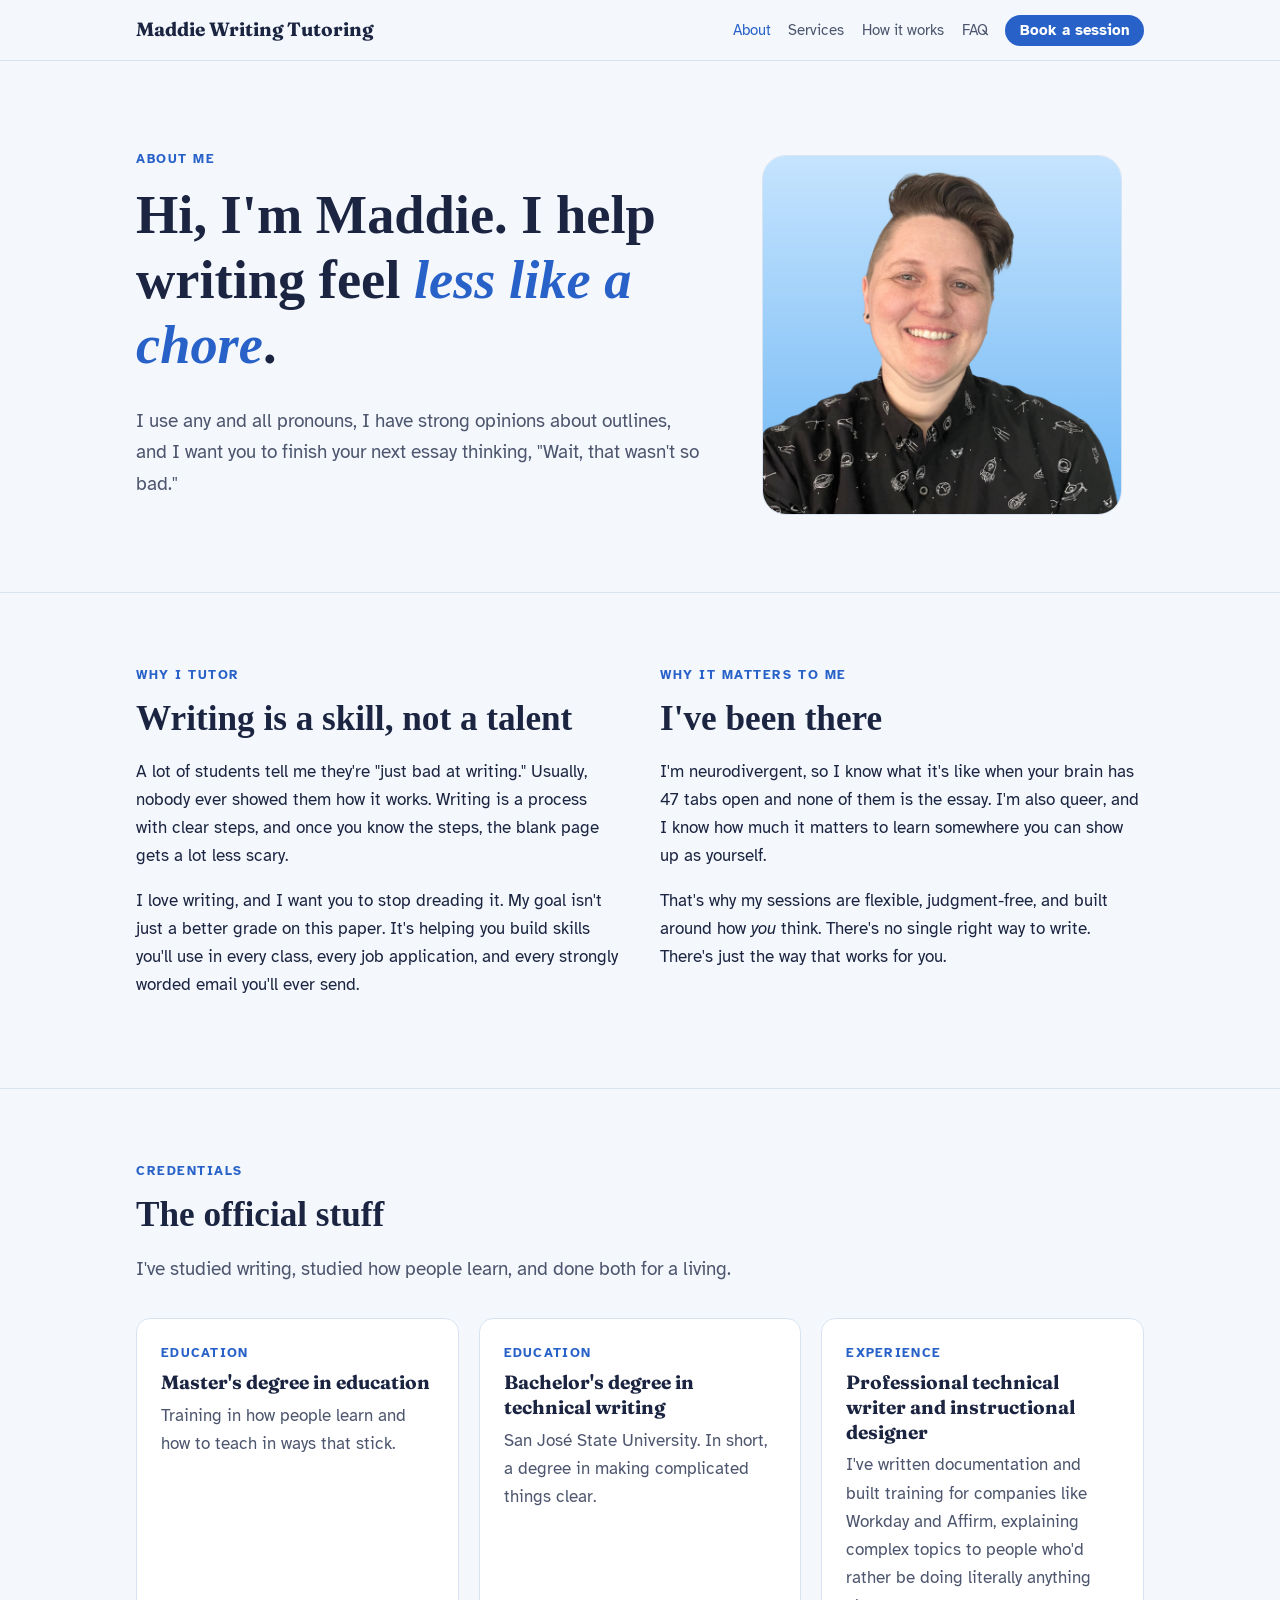
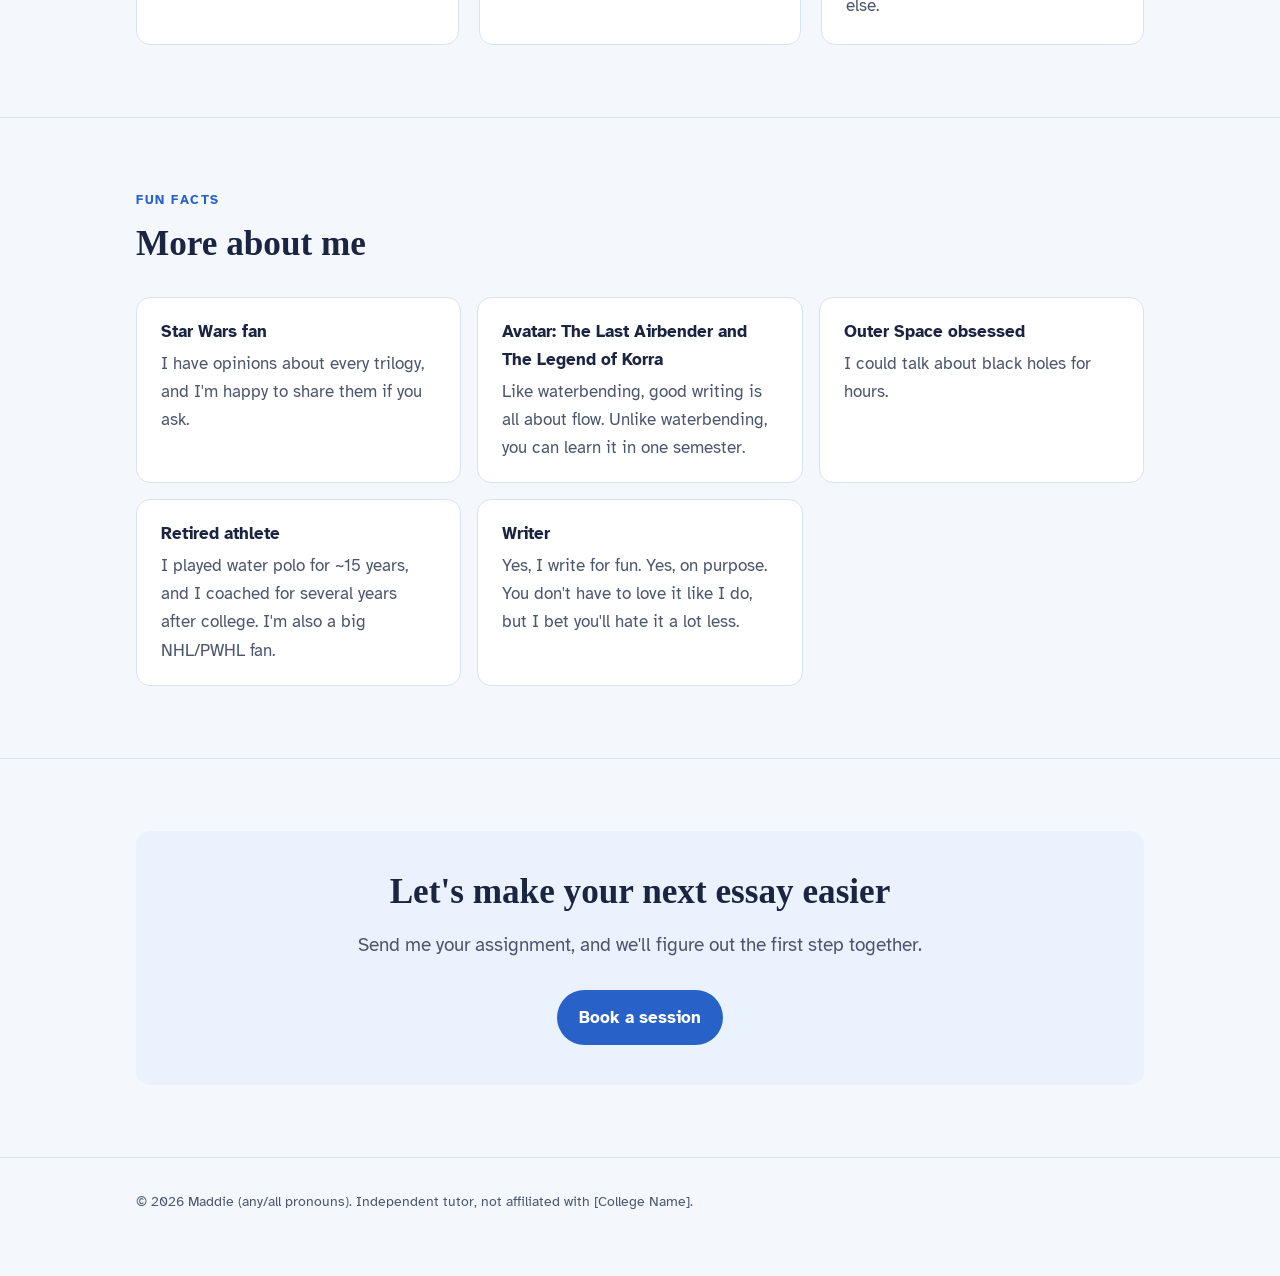
==== about.html @ 518c7d7c "Remove 'Easier reading' button from about page Removed the 'Easier reading' button from the header." ====
<!doctype html>
<html lang="en">
<head>
  <meta charset="utf-8">
  <meta name="viewport" content="width=device-width, initial-scale=1">
  <title>About Maddie | Writing Tutoring</title>
  <meta name="description" content="Meet Maddie, a writing tutor with a degree in technical writing and a master's in education who helps community college students make writing feel easier.">
  <link rel="preconnect" href="https://fonts.googleapis.com">
  <link rel="preconnect" href="https://fonts.gstatic.com" crossorigin>
  <link href="https://fonts.googleapis.com/css2?family=Atkinson+Hyperlegible:wght@400;700&family=Fraunces:opsz,wght@9..144,500;9..144,700&display=swap" rel="stylesheet">
  <link rel="stylesheet" href="styles.css">
</head>
<body>
  <a class="skip" href="#main">Skip to main content</a>

  <header class="site">
    <div class="wrap">
      <a class="brand" href="index.html">Maddie Writing Tutoring</a>
      <div class="header-right">
        <nav aria-label="Main">
          <ul>
            <li><a href="about.html" aria-current="page">About</a></li>
            <li><a href="index.html#help">Services</a></li>
            <li><a href="index.html#how">How it works</a></li>
            <li><a href="index.html#faq">FAQ</a></li>
            <li><a class="nav-cta" href="https://docs.google.com/forms/d/e/1FAIpQLSePEznkrwSPuCQf_QwcXPQMdWUTkeyd27yQWrA2que5HKIqXQ/viewform?usp=header">Book a session</a></li>
          </ul>
        </nav>
      </div>
    </div>
  </header>

  <main id="main">
    <section class="hero">
      <div class="wrap hero-grid">
        <div>
        <p class="eyebrow">About me</p>
        <h1>Hi, I'm Maddie. I help writing feel <em>less like a chore</em>.</h1>
        <p class="lede">I use any and all pronouns, I have strong opinions about outlines, and I want you to finish your next essay thinking, "Wait, that wasn't so bad."</p>
        </div>
        <img class="photo" src="assets/maddie-headshot.png" alt="Maddie smiling, wearing a black shirt with a space print" width="360" height="360">
      </div>
    </section>

    <section>
      <div class="wrap two">
        <div class="prose">
          <p class="eyebrow">Why I tutor</p>
          <h2>Writing is a skill, not a talent</h2>
          <p>A lot of students tell me they're "just bad at writing." Usually, nobody ever showed them how it works. Writing is a process with clear steps, and once you know the steps, the blank page gets a lot less scary.</p>
          <p>I love writing, and I want you to stop dreading it. My goal isn't just a better grade on this paper. It's helping you build skills you'll use in every class, every job application, and every strongly worded email you'll ever send.</p>
        </div>
        <div class="prose">
          <p class="eyebrow">Why it matters to me</p>
          <h2>I've been there</h2>
          <p>I'm neurodivergent, so I know what it's like when your brain has 47 tabs open and none of them is the essay. I'm also queer, and I know how much it matters to learn somewhere you can show up as yourself.</p>
          <p>That's why my sessions are flexible, judgment-free, and built around how <em>you</em> think. There's no single right way to write. There's just the way that works for you.</p>
        </div>
      </div>
    </section>

    <section>
      <div class="wrap">
        <p class="eyebrow">Credentials</p>
        <h2>The official stuff</h2>
        <p class="lede">I've studied writing, studied how people learn, and done both for a living.</p>
        <ul class="creds">
          <li>
            <span class="label">Education</span>
            <strong>Master's degree in education</strong>
            <span>Training in how people learn and how to teach in ways that stick.</span>
          </li>
          <li>
            <span class="label">Education</span>
            <strong>Bachelor's degree in technical writing</strong>
            <span>San José State University. In short, a degree in making complicated things clear.</span>
          </li>
          <li>
            <span class="label">Experience</span>
            <strong>Professional technical writer and instructional designer</strong>
            <span>I've written documentation and built training for companies like Workday and Affirm, explaining complex topics to people who'd rather be doing literally anything else.</span>
          </li>
        </ul>
      </div>
    </section>

    <section>
      <div class="wrap">
        <p class="eyebrow">Fun facts</p>
        <h2>More about me</h2>
        <ul class="facts">
          <li><strong>Star Wars fan</strong><span>I have opinions about every trilogy, and I'm happy to share them if you ask.</span></li>
          <li><strong>Avatar: The Last Airbender and The Legend of Korra</strong><span>Like waterbending, good writing is all about flow. Unlike waterbending, you can learn it in one semester.</span></li>
          <li><strong>Outer Space obsessed</strong><span>I could talk about black holes for hours.</span></li>
          <li><strong>Retired athlete</strong><span>I played water polo for ~15 years, and I coached for several years after college. I'm also a big NHL/PWHL fan.</span></li>
          <li><strong>Writer</strong><span>Yes, I write for fun. Yes, on purpose. You don't have to love it like I do, but I bet you'll hate it a lot less.</span></li>
        </ul>
      </div>
    </section>

    <section>
      <div class="wrap">
        <div class="contact">
          <h2>Let's make your next essay easier</h2>
          <p class="lede">Send me your assignment, and we'll figure out the first step together.</p>
          <div class="actions" style="justify-content:center">
            <a class="btn" href="https://docs.google.com/forms/d/e/1FAIpQLSePEznkrwSPuCQf_QwcXPQMdWUTkeyd27yQWrA2que5HKIqXQ/viewform?usp=header">Book a session</a>
          </div>
        </div>
      </div>
    </section>
  </main>

  <footer>
    <div class="wrap">
      <p>© 2026 Maddie (any/all pronouns). Independent tutor, not affiliated with [College Name].</p>
    </div>
  </footer>

  <script src="script.js"></script>
</body>
</html>
---- styles.css ----
:root {
  --bg: #f4f8fd;
  --surface: #ffffff;
  --ink: #1b2440;
  --muted: #4d566e;
  --accent: #2862c8;
  --accent-ink: #ffffff;
  --accent-soft: #eaf2fd;
  --line: #d8e3f2;
  --radius: 14px;
  --max: 1040px;
}
@media (prefers-color-scheme: dark) {
  :root:not([data-theme="light"]) {
    --bg: #151a24;
    --surface: #1e2532;
    --ink: #eef1f6;
    --muted: #b3bdcd;
    --accent: #7fb3f5;
    --accent-ink: #0d1520;
    --accent-soft: #24344a;
    --line: #2f3a4b;
  }
}
* { box-sizing: border-box; }
html { scroll-behavior: smooth; }
@media (prefers-reduced-motion: reduce) { html { scroll-behavior: auto; } }
body {
  margin: 0;
  background: var(--bg);
  color: var(--ink);
  font: 400 1.0625rem/1.65 "Atkinson Hyperlegible", Verdana, system-ui, sans-serif;
}
h1, h2, h3 { font-family: Verdana; line-height: 1.2; margin: 0 0 .5em; }
h1 { font-size: clamp(2.1rem, 5vw, 3.4rem); }
h2 { font-size: clamp(1.6rem, 3.5vw, 2.2rem); }
h3 { font-size: 1.25rem; }
p { margin: 0 0 1em; }
a { color: var(--accent); }
a:focus-visible, button:focus-visible, summary:focus-visible {
  outline: 3px solid var(--accent); outline-offset: 3px; border-radius: 4px;
}
.skip {
  position: absolute; left: -9999px; top: 0;
  background: var(--accent); color: var(--accent-ink); padding: .6rem 1rem;
}
.skip:focus { left: 1rem; top: 1rem; z-index: 10; }
.wrap { max-width: var(--max); margin: 0 auto; padding: 0 16px; }

header.site {
  border-bottom: 1px solid var(--line);
  position: sticky; top: 0; background: var(--bg); z-index: 5;
}
header.site .wrap {
  display: flex; align-items: center; justify-content: space-between;
  gap: 1rem; padding-block: .9rem; flex-wrap: wrap;
}
.brand { font-family: Fraunces, serif; font-weight: 700; font-size: 1.2rem; color: var(--ink); text-decoration: none; }
nav ul { list-style: none; margin: 0; padding: 0; display: flex; gap: 1.1rem; flex-wrap: wrap; }
nav a { color: var(--muted); text-decoration: none; font-weight: 500; font-size: .95rem; }
nav a:hover { color: var(--accent); }

section { padding: 4.5rem 0; }
section + section { border-top: 1px solid var(--line); }
.eyebrow { text-transform: uppercase; letter-spacing: .12em; font-size: .8rem; font-weight: 600; color: var(--accent); margin-bottom: .75rem; }
.lede { font-size: 1.2rem; color: var(--muted); max-width: 38rem; }

.hero { padding-top: 5.5rem; }
.hero h1 em { font-style: italic; color: var(--accent); }
.btn {
  display: inline-block; background: var(--accent); color: var(--accent-ink);
  padding: .85rem 1.4rem; border-radius: 999px; text-decoration: none; font-weight: 600;
}
.btn.ghost { background: transparent; color: var(--ink); border: 1.5px solid var(--line); }
.actions { display: flex; gap: .75rem; flex-wrap: wrap; margin-top: 1.75rem; }

.grid { display: grid; gap: 1.25rem; grid-template-columns: repeat(auto-fit, minmax(230px, 1fr)); margin-top: 2rem; }
.card { background: var(--surface); border: 1px solid var(--line); border-radius: var(--radius); padding: 1.5rem; }
.card p { color: var(--muted); margin: 0; }
.num {
  display: inline-grid; place-items: center; width: 2.2rem; height: 2.2rem; border-radius: 50%;
  background: var(--accent-soft); color: var(--accent); font-weight: 700; margin-bottom: .8rem;
}

.two { display: grid; gap: 2.5rem; grid-template-columns: 1fr; }
@media (min-width: 820px) { .two { grid-template-columns: 1fr 1fr; align-items: start; } }

.outline {
  background: var(--surface); border: 1px solid var(--line); border-radius: var(--radius);
  padding: 1.5rem 1.5rem 1.5rem 2.5rem; font-size: .98rem;
}
.outline ol { margin: 0; padding-left: 1.1rem; }
.outline ol ol { list-style: upper-alpha; margin: .3rem 0 .6rem; }
.outline li { margin: .25rem 0; }
.outline .hint { color: var(--muted); font-style: italic; }

details { background: var(--surface); border: 1px solid var(--line); border-radius: var(--radius); padding: 1rem 1.25rem; margin-bottom: .75rem; }
summary { cursor: pointer; font-weight: 600; }
details p { margin: .75rem 0 0; color: var(--muted); }

.price { font-family: Fraunces, serif; font-size: 2rem; font-weight: 700; }
.contact { background: var(--accent-soft); border-radius: var(--radius); padding: 2.5rem; text-align: center; }
.contact .lede { margin-inline: auto; }

.welcome {
  display: inline-block; background: var(--accent-soft); color: var(--ink);
  padding: .4rem .9rem; border-radius: 999px; font-weight: 500; font-size: .95rem; margin-bottom: 1.25rem;
}
.header-right { display: flex; align-items: center; gap: 1.1rem; flex-wrap: wrap; }
.toggle {
  font: inherit; font-size: .85rem; font-weight: 600; cursor: pointer;
  background: transparent; color: var(--ink); border: 1.5px solid var(--line);
  border-radius: 999px; padding: .35rem .8rem;
}
.toggle[aria-pressed="true"] { background: var(--accent); color: var(--accent-ink); border-color: var(--accent); }
.practices { list-style: none; padding: 0; margin: 0; display: grid; gap: .9rem; }
.practices li { background: var(--surface); border: 1px solid var(--line); border-radius: var(--radius); padding: 1rem 1.25rem; }
.practices strong { display: block; }
.practices span { color: var(--muted); }
.statement {
  border-left: 4px solid var(--accent); background: var(--surface);
  border-radius: 0 var(--radius) var(--radius) 0; padding: 1.25rem 1.5rem; margin-top: 1.5rem;
}
.statement p:last-child { margin: 0; }
.contact .note { color: var(--muted); font-size: .95rem; margin-top: 1.25rem; }

footer { padding: 2rem 0 3rem; color: var(--muted); font-size: .9rem; border-top: 1px solid var(--line); }

/* About page */
nav a[aria-current="page"] { color: var(--accent); }
.creds { list-style: none; padding: 0; margin: 2rem 0 0; display: grid; gap: 1.25rem; grid-template-columns: repeat(auto-fit, minmax(230px, 1fr)); }
.creds li { background: var(--surface); border: 1px solid var(--line); border-radius: var(--radius); padding: 1.5rem; }
.creds .label { display: block; font-size: .8rem; font-weight: 600; letter-spacing: .1em; text-transform: uppercase; color: var(--accent); margin-bottom: .4rem; }
.creds strong { display: block; font-family: Fraunces, Georgia, serif; font-size: 1.2rem; line-height: 1.3; margin-bottom: .4rem; }
.creds span:last-child { color: var(--muted); }
body.readable .creds strong { font-family: "Atkinson Hyperlegible", Verdana, sans-serif; }
.prose { max-width: 40rem; }
.aside { color: var(--muted); font-size: .95rem; font-style: italic; }
body.readable .aside { font-style: normal; }
.facts { list-style: none; padding: 0; margin: 2rem 0 0; display: grid; gap: 1rem; grid-template-columns: repeat(auto-fit, minmax(260px, 1fr)); }
.facts li { background: var(--surface); border: 1px solid var(--line); border-radius: var(--radius); padding: 1.25rem 1.5rem; }
.facts strong { display: block; margin-bottom: .25rem; }
.facts span { color: var(--muted); }

/* Navigation call to action */
nav a.nav-cta {
  background: var(--accent); color: var(--accent-ink);
  padding: .4rem .9rem; border-radius: 999px; font-weight: 600;
}
nav a.nav-cta:hover { color: var(--accent-ink); opacity: .9; }
@media (max-width: 640px) {
  header.site { position: static; }
  nav ul { gap: .4rem .9rem; }
}

/* Photo and "why me" */
.photo {
  width: 100%; max-width: 360px; aspect-ratio: 1; object-fit: cover;
  border-radius: 24px; border: 1px solid var(--line); display: block;
}
.hero-grid { display: grid; gap: 2.5rem; align-items: center; grid-template-columns: 1fr; }
@media (min-width: 820px) { .hero-grid { grid-template-columns: 1.4fr 1fr; } }
.hero-grid .photo { justify-self: center; }
.why { display: grid; gap: 2.5rem; align-items: start; grid-template-columns: 1fr; }
@media (min-width: 820px) { .why { grid-template-columns: 280px 1fr; } }
.why .photo { max-width: 280px; }
.checks { list-style: none; padding: 0; margin: 1.5rem 0 0; display: grid; gap: .9rem; }
.checks li { padding-left: 2rem; position: relative; }
.checks li::before {
  content: "✓"; position: absolute; left: 0; top: 0;
  color: var(--accent); font-weight: 700;
}
.checks strong { display: block; }
.checks span { color: var(--muted); }
.callout {
  background: var(--accent-soft); border-radius: var(--radius);
  padding: 1.25rem 1.5rem; margin-top: 2rem;
}
.callout p:last-child { margin: 0; }
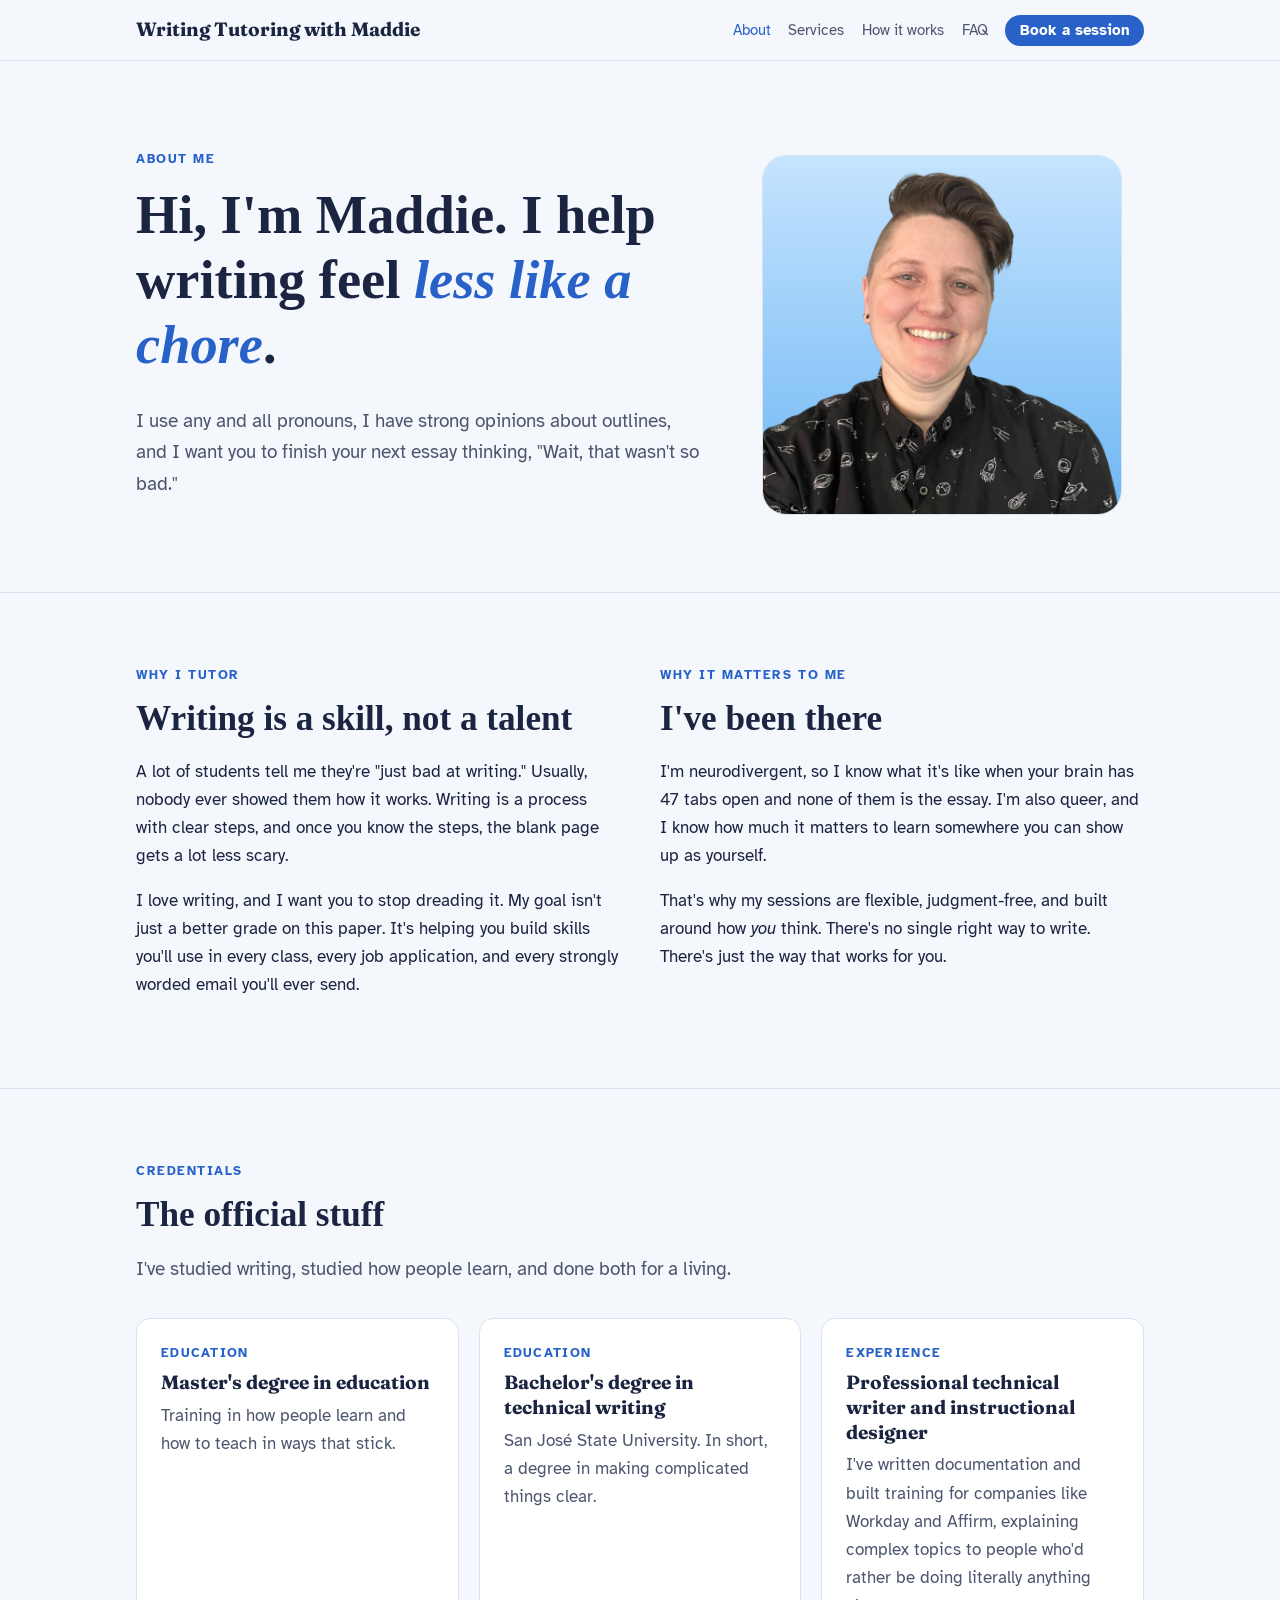
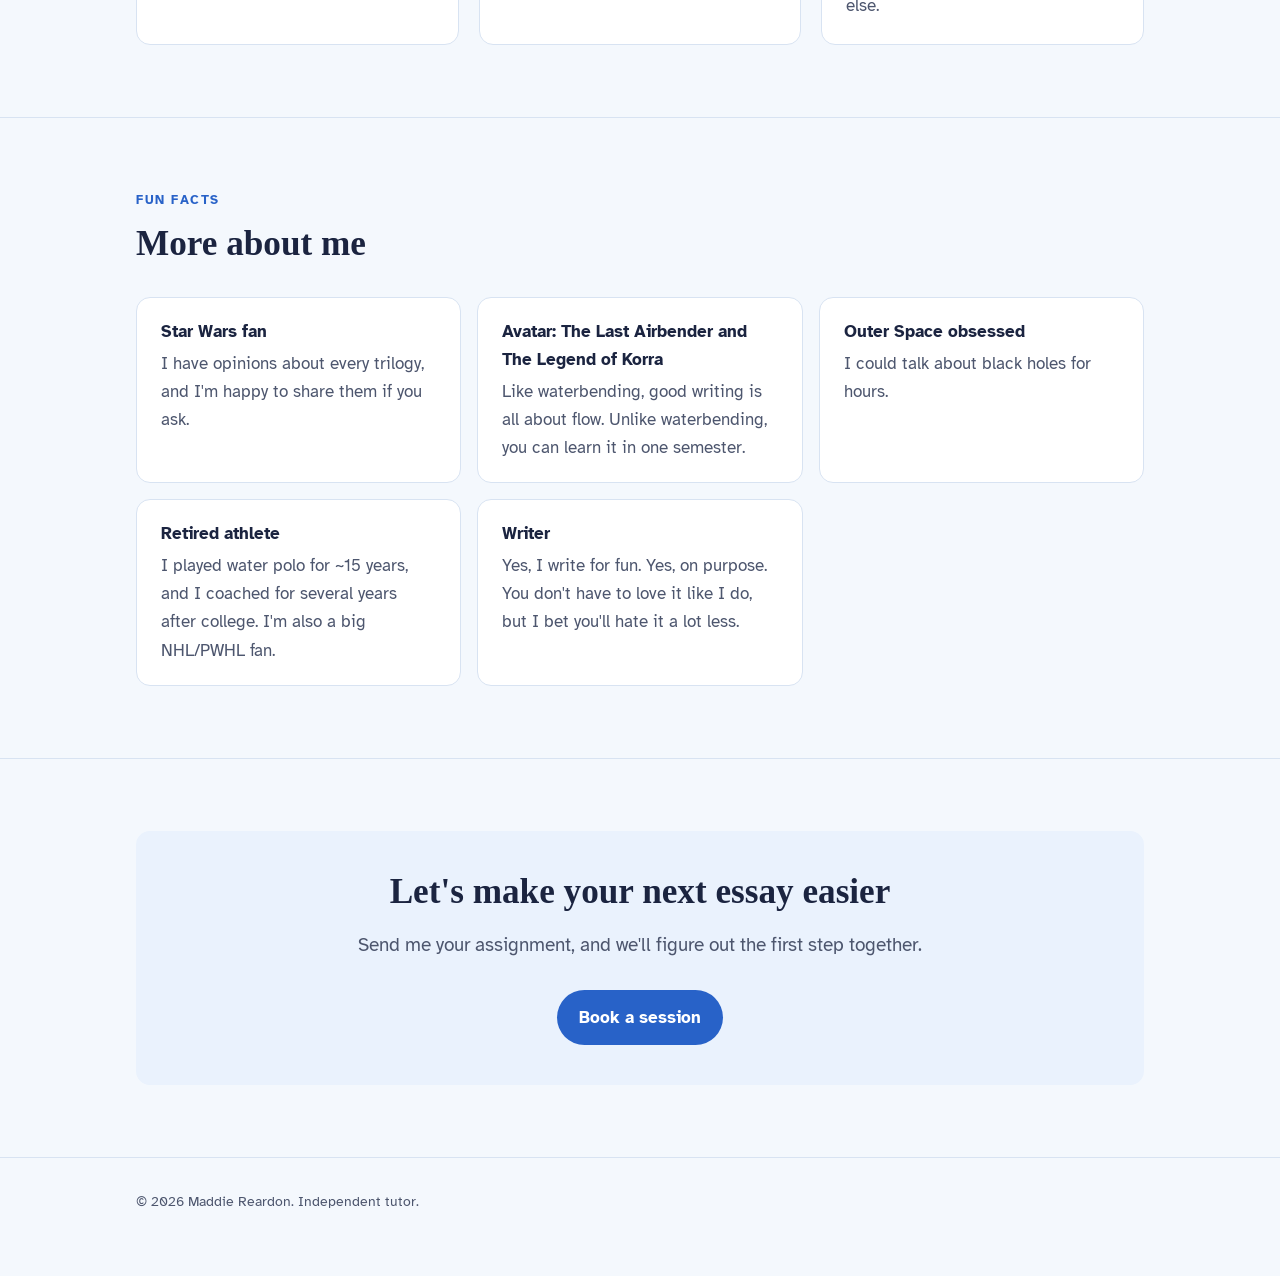
==== commit 948e5314: "Update about.html" ====
--- a/about.html
+++ b/about.html
@@ -15,7 +15,7 @@
 
   <header class="site">
     <div class="wrap">
-      <a class="brand" href="index.html">Maddie Writing Tutoring</a>
+      <a class="brand" href="index.html">Writing Tutoring with Maddie</a>
       <div class="header-right">
         <nav aria-label="Main">
           <ul>
@@ -113,7 +113,7 @@
 
   <footer>
     <div class="wrap">
-      <p>© 2026 Maddie (any/all pronouns). Independent tutor, not affiliated with [College Name].</p>
+      <p>© 2026 Maddie Reardon. Independent tutor.</p>
     </div>
   </footer>
 
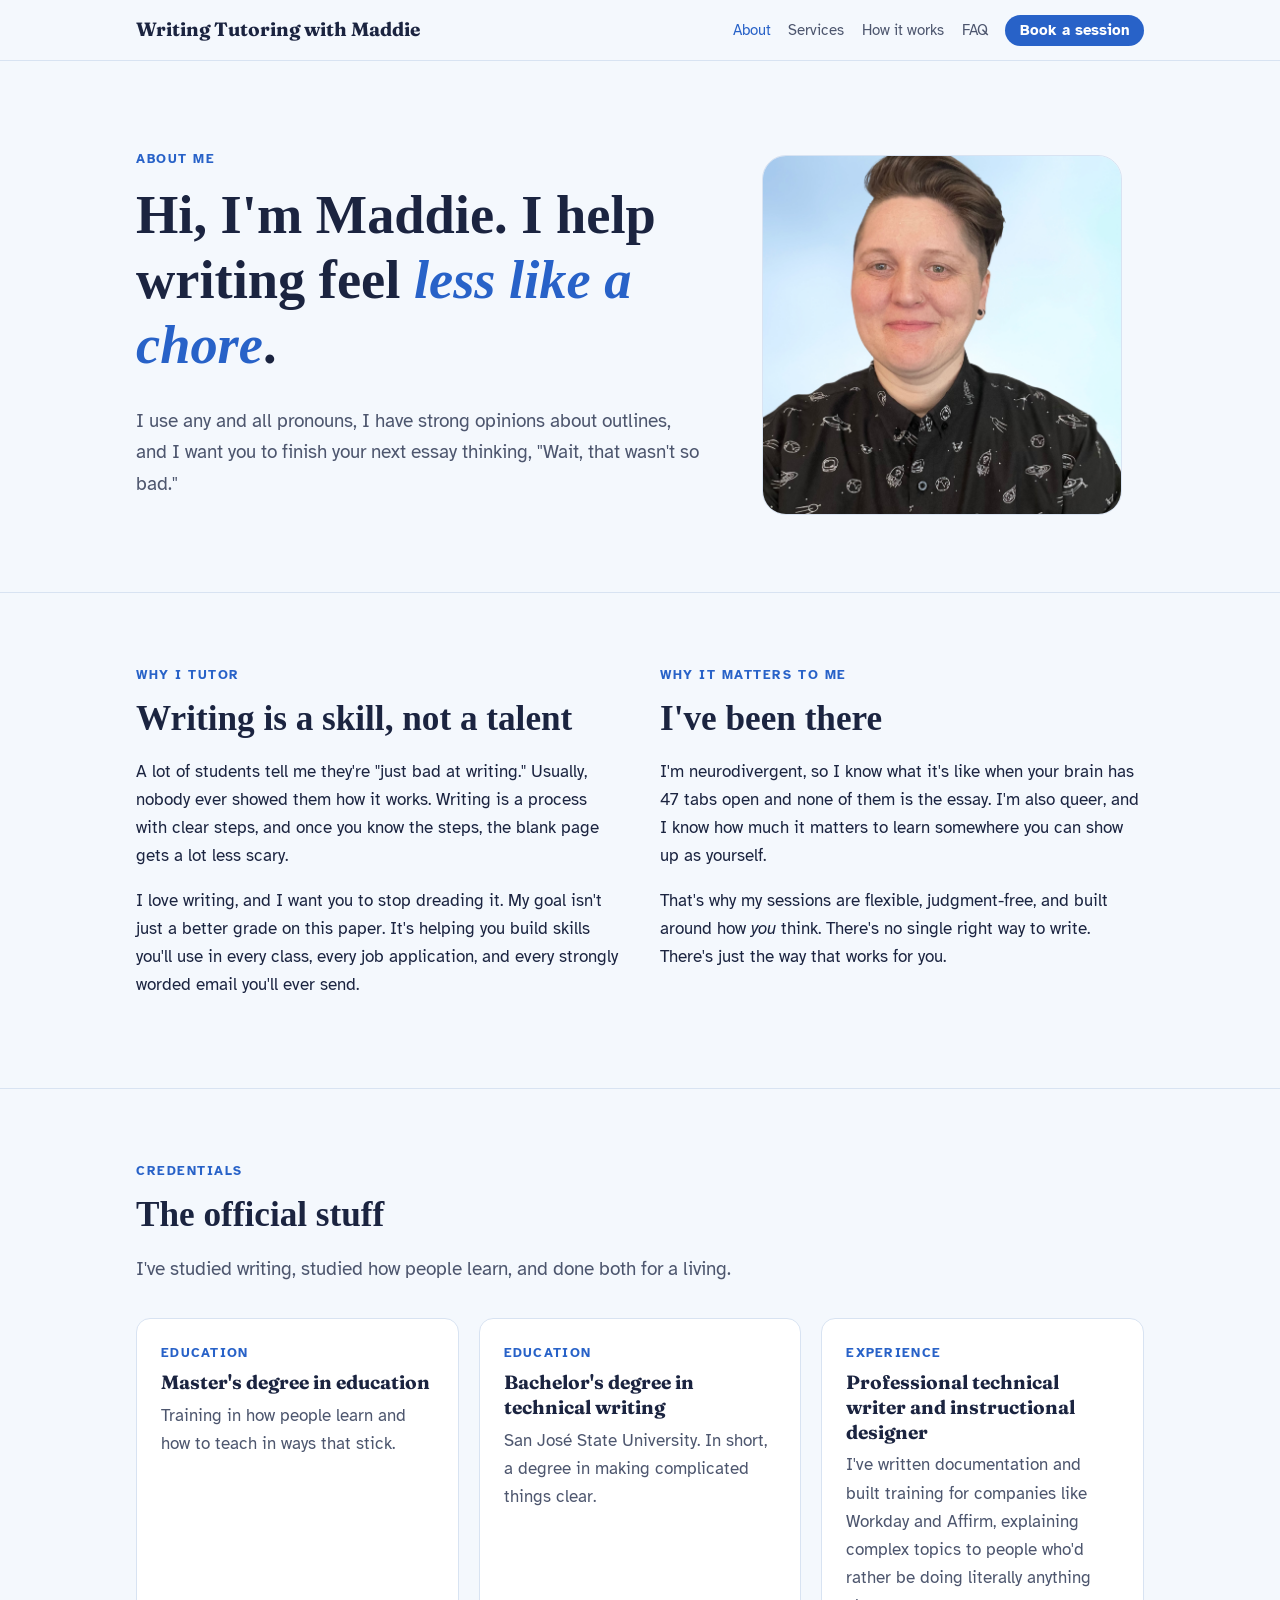
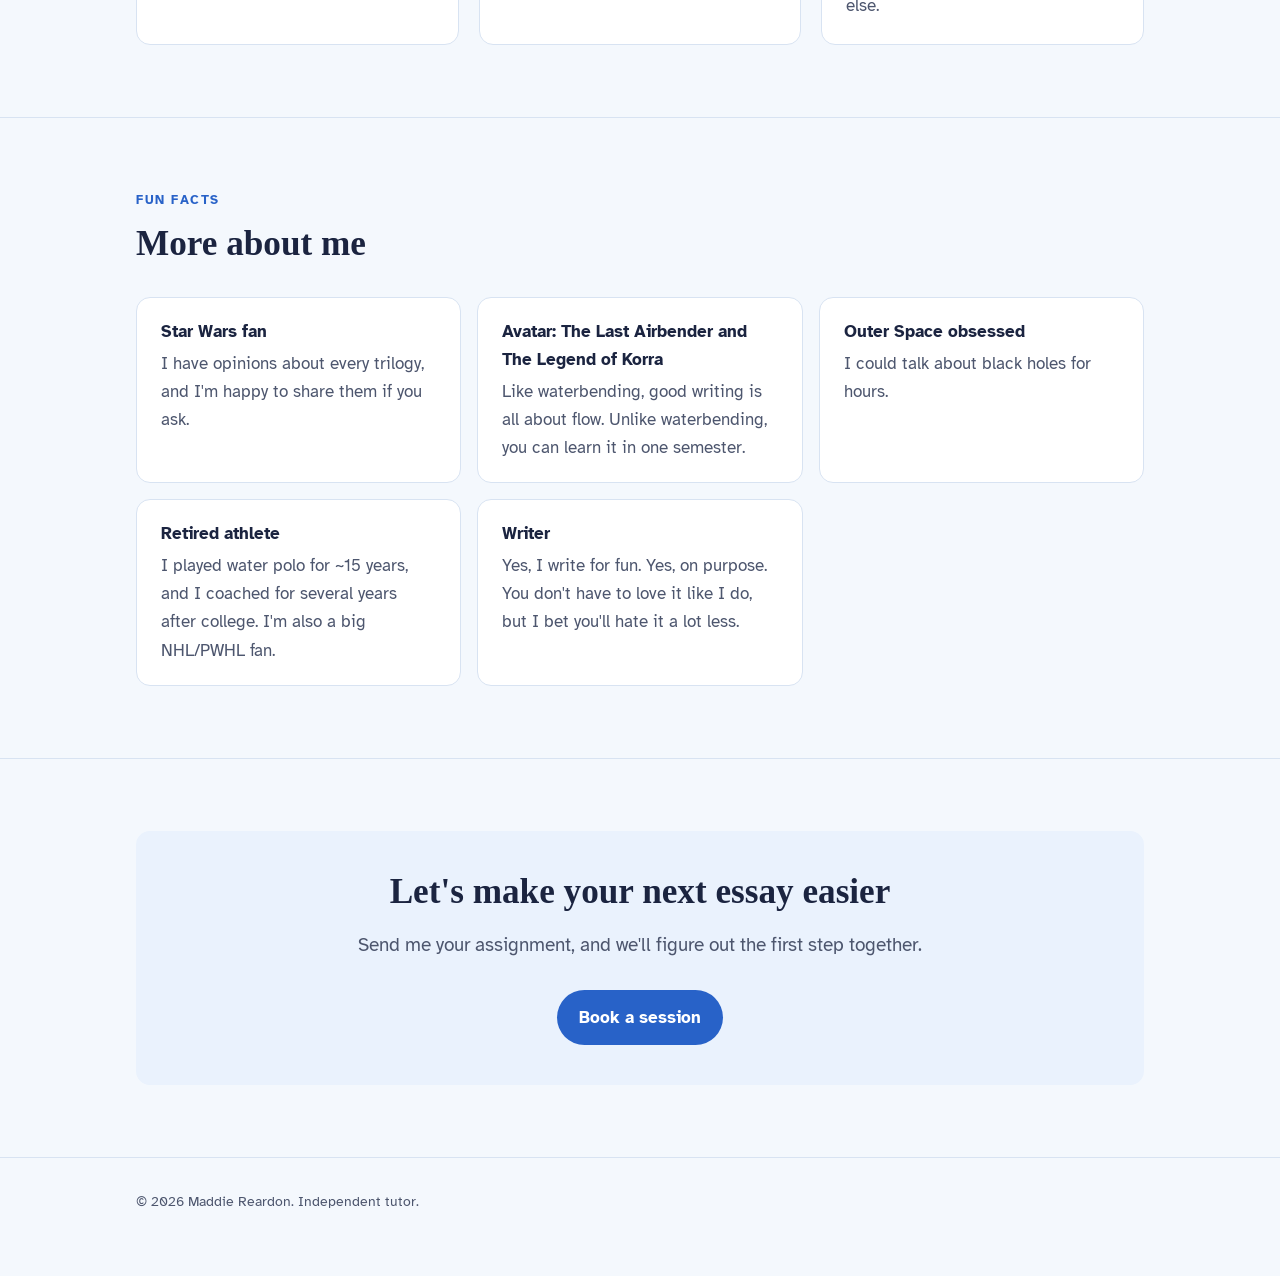
==== commit 8dc19f6d: "Update about.html" ====
--- a/about.html
+++ b/about.html
@@ -38,7 +38,7 @@
         <h1>Hi, I'm Maddie. I help writing feel <em>less like a chore</em>.</h1>
         <p class="lede">I use any and all pronouns, I have strong opinions about outlines, and I want you to finish your next essay thinking, "Wait, that wasn't so bad."</p>
         </div>
-        <img class="photo" src="assets/maddie-headshot.png" alt="Maddie smiling, wearing a black shirt with a space print" width="360" height="360">
+        <img class="photo" src="assets/2025headshot2.png" alt="Maddie smiling, wearing a black shirt with a space print" width="360" height="360">
       </div>
     </section>
 
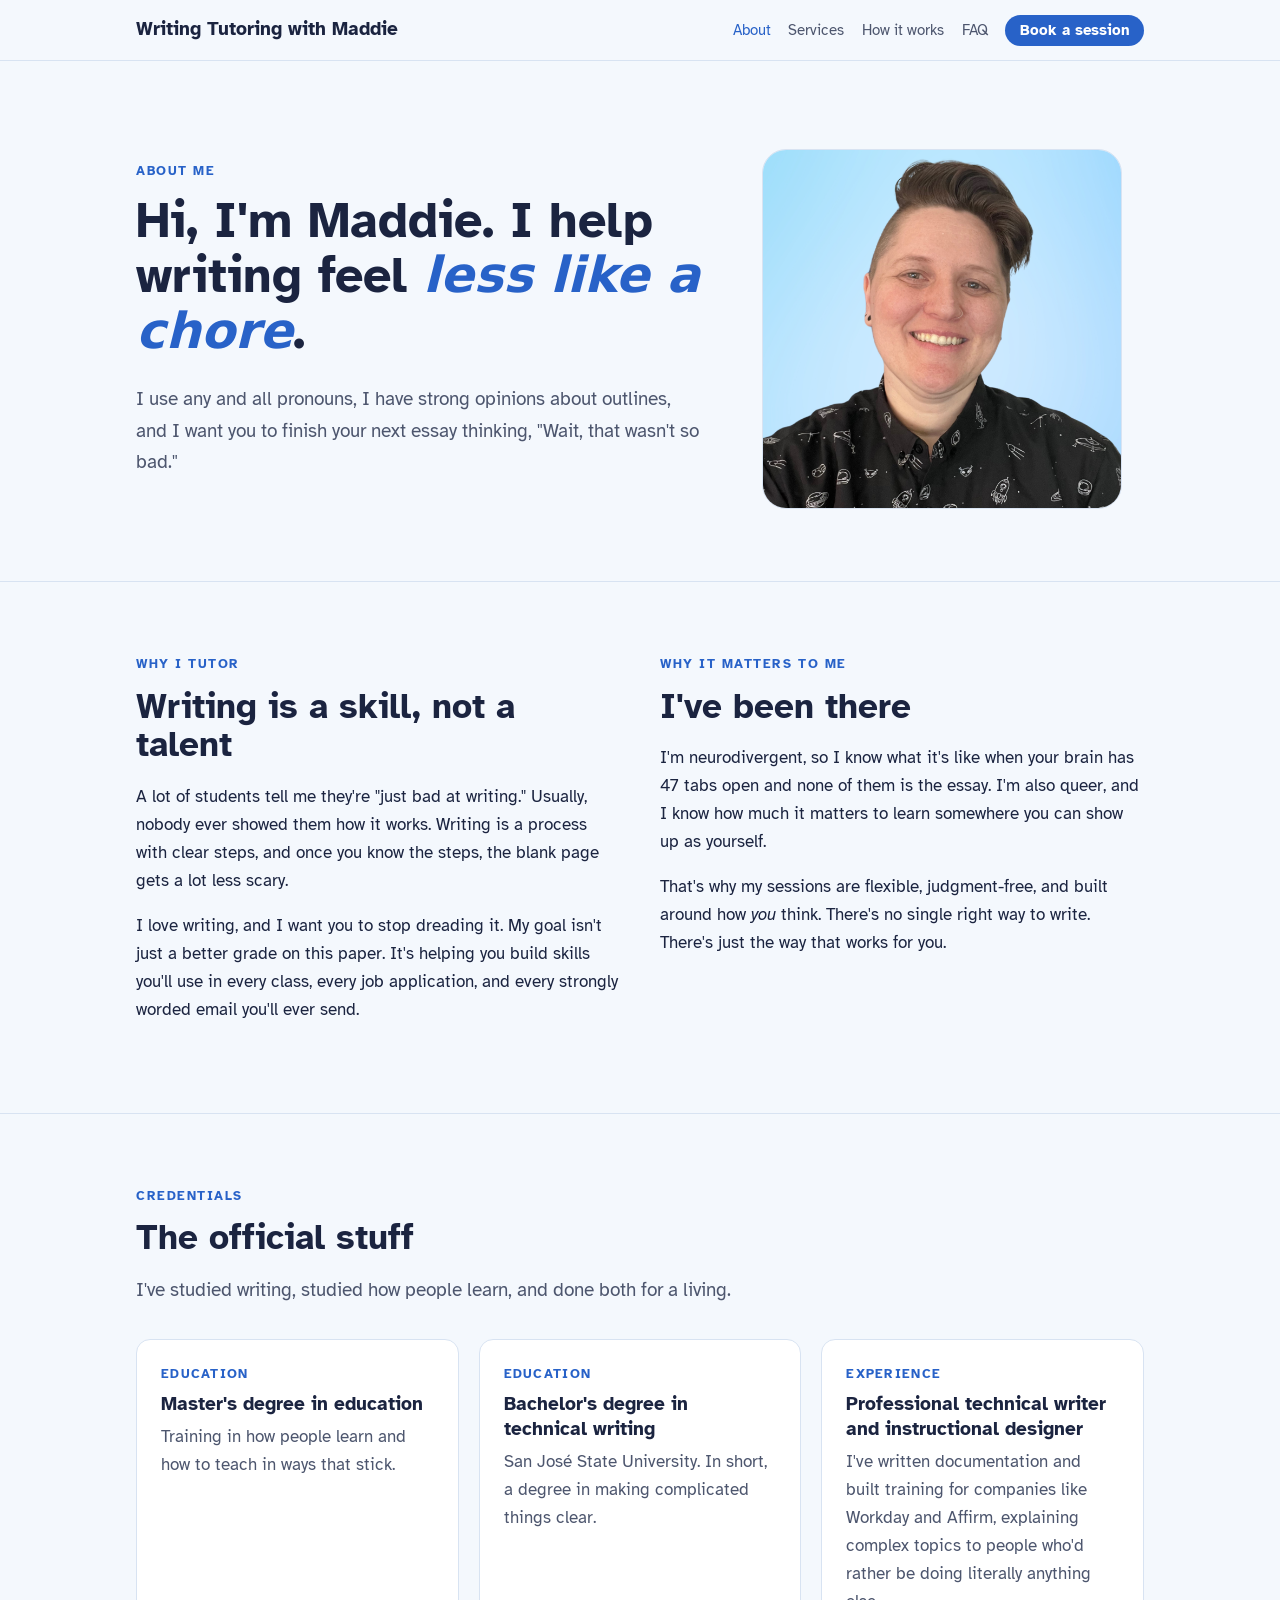
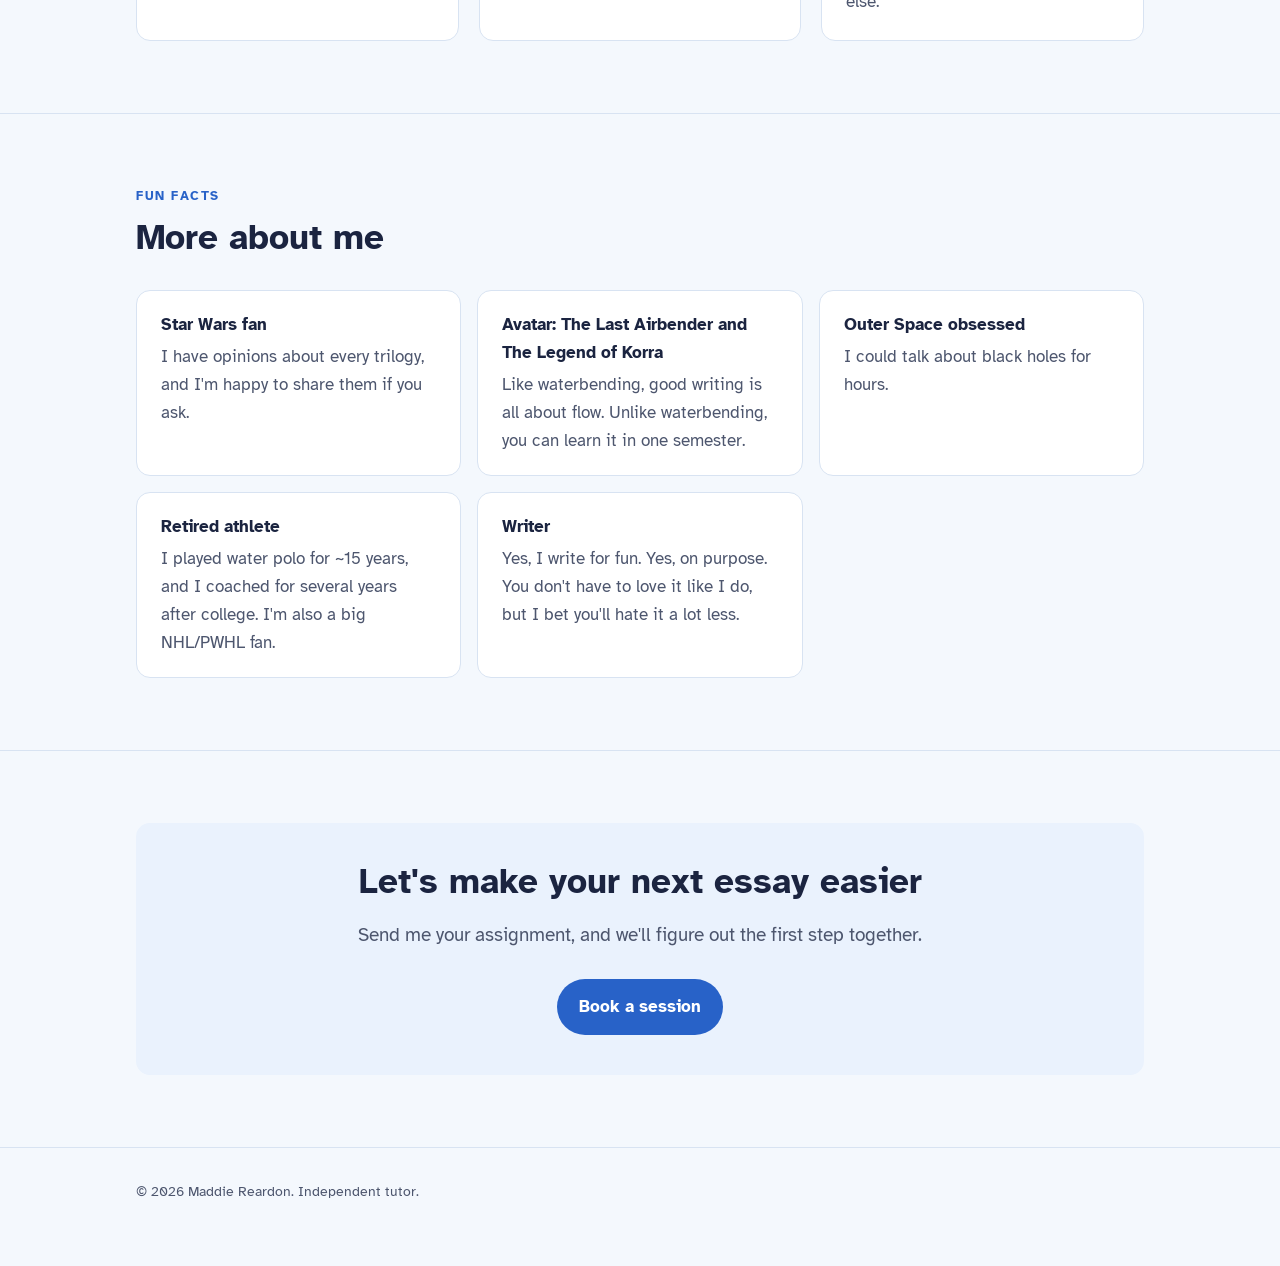
==== commit a43a369e: "Update about.html" ====
--- a/about.html
+++ b/about.html
@@ -38,7 +38,7 @@
         <h1>Hi, I'm Maddie. I help writing feel <em>less like a chore</em>.</h1>
         <p class="lede">I use any and all pronouns, I have strong opinions about outlines, and I want you to finish your next essay thinking, "Wait, that wasn't so bad."</p>
         </div>
-        <img class="photo" src="assets/2025headshot2.png" alt="Maddie smiling, wearing a black shirt with a space print" width="360" height="360">
+        <img class="photo" src="assets/Headshots.png" alt="Maddie smiling, wearing a black shirt with a space print" width="360" height="360">
       </div>
     </section>
 
--- a/styles.css
+++ b/styles.css
@@ -31,8 +31,8 @@
   color: var(--ink);
   font: 400 1.0625rem/1.65 "Atkinson Hyperlegible", Verdana, system-ui, sans-serif;
 }
-h1, h2, h3 { font-family: Verdana; line-height: 1.2; margin: 0 0 .5em; }
-h1 { font-size: clamp(2.1rem, 5vw, 3.4rem); }
+h1, h2, h3 { font-family: "Atkinson Hyperlegible", Verdana, system-ui, sans-serif; line-height: 1.1; margin: 0 0 .5em; }
+h1 { font-size: clamp(2.0rem, 4vw, 3.1rem); }
 h2 { font-size: clamp(1.6rem, 3.5vw, 2.2rem); }
 h3 { font-size: 1.25rem; }
 p { margin: 0 0 1em; }
@@ -55,7 +55,7 @@
   display: flex; align-items: center; justify-content: space-between;
   gap: 1rem; padding-block: .9rem; flex-wrap: wrap;
 }
-.brand { font-family: Fraunces, serif; font-weight: 700; font-size: 1.2rem; color: var(--ink); text-decoration: none; }
+.brand { font-family: "Atkinson Hyperlegible", Verdana, system-ui, sans-serif; font-weight: 700; font-size: 1.2rem; color: var(--ink); text-decoration: none; }
 nav ul { list-style: none; margin: 0; padding: 0; display: flex; gap: 1.1rem; flex-wrap: wrap; }
 nav a { color: var(--muted); text-decoration: none; font-weight: 500; font-size: .95rem; }
 nav a:hover { color: var(--accent); }
@@ -98,7 +98,7 @@
 summary { cursor: pointer; font-weight: 600; }
 details p { margin: .75rem 0 0; color: var(--muted); }
 
-.price { font-family: Fraunces, serif; font-size: 2rem; font-weight: 700; }
+.price { font-family: "Atkinson Hyperlegible", Verdana, system-ui, sans-serif; font-size: 2rem; font-weight: 700; }
 .contact { background: var(--accent-soft); border-radius: var(--radius); padding: 2.5rem; text-align: center; }
 .contact .lede { margin-inline: auto; }
 
@@ -131,7 +131,7 @@
 .creds { list-style: none; padding: 0; margin: 2rem 0 0; display: grid; gap: 1.25rem; grid-template-columns: repeat(auto-fit, minmax(230px, 1fr)); }
 .creds li { background: var(--surface); border: 1px solid var(--line); border-radius: var(--radius); padding: 1.5rem; }
 .creds .label { display: block; font-size: .8rem; font-weight: 600; letter-spacing: .1em; text-transform: uppercase; color: var(--accent); margin-bottom: .4rem; }
-.creds strong { display: block; font-family: Fraunces, Georgia, serif; font-size: 1.2rem; line-height: 1.3; margin-bottom: .4rem; }
+.creds strong { display: block; font-family: "Atkinson Hyperlegible", Verdana, system-ui, sans-serif; font-size: 1.2rem; line-height: 1.3; margin-bottom: .4rem; }
 .creds span:last-child { color: var(--muted); }
 body.readable .creds strong { font-family: "Atkinson Hyperlegible", Verdana, sans-serif; }
 .prose { max-width: 40rem; }
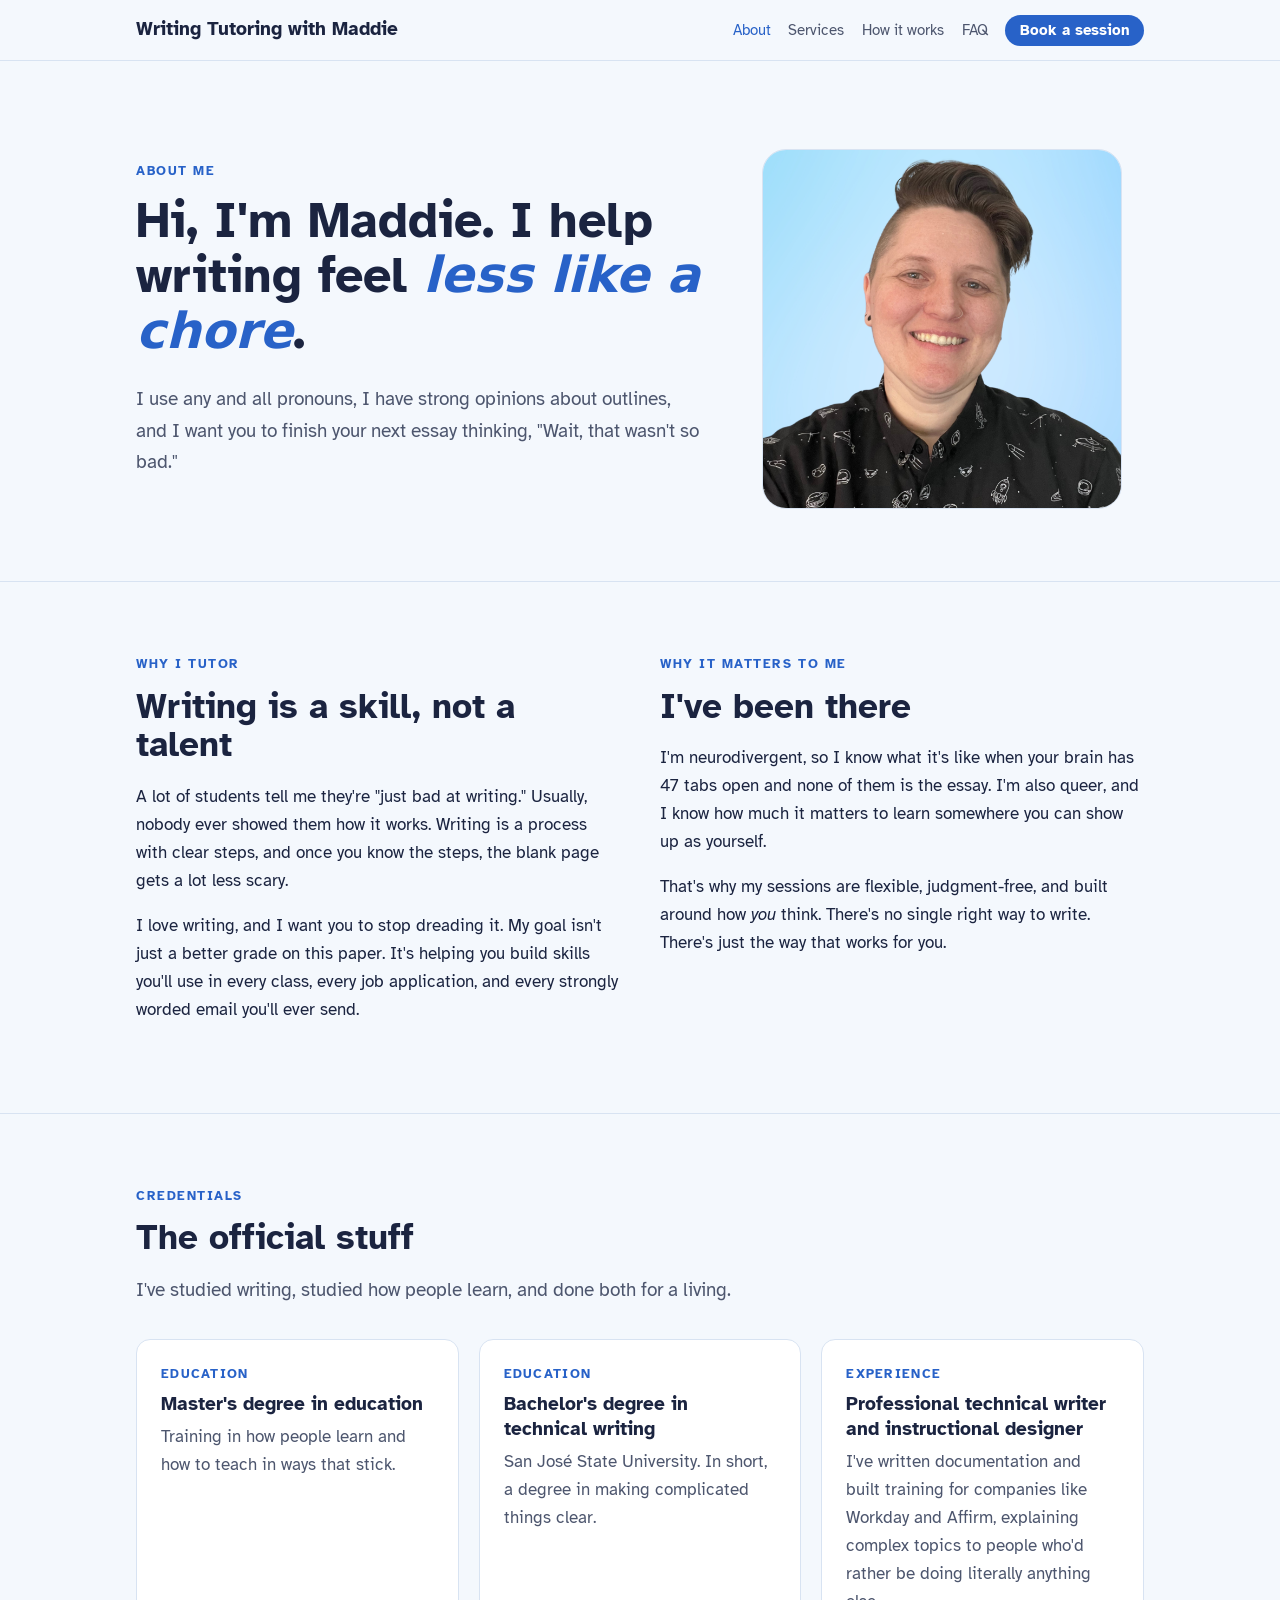
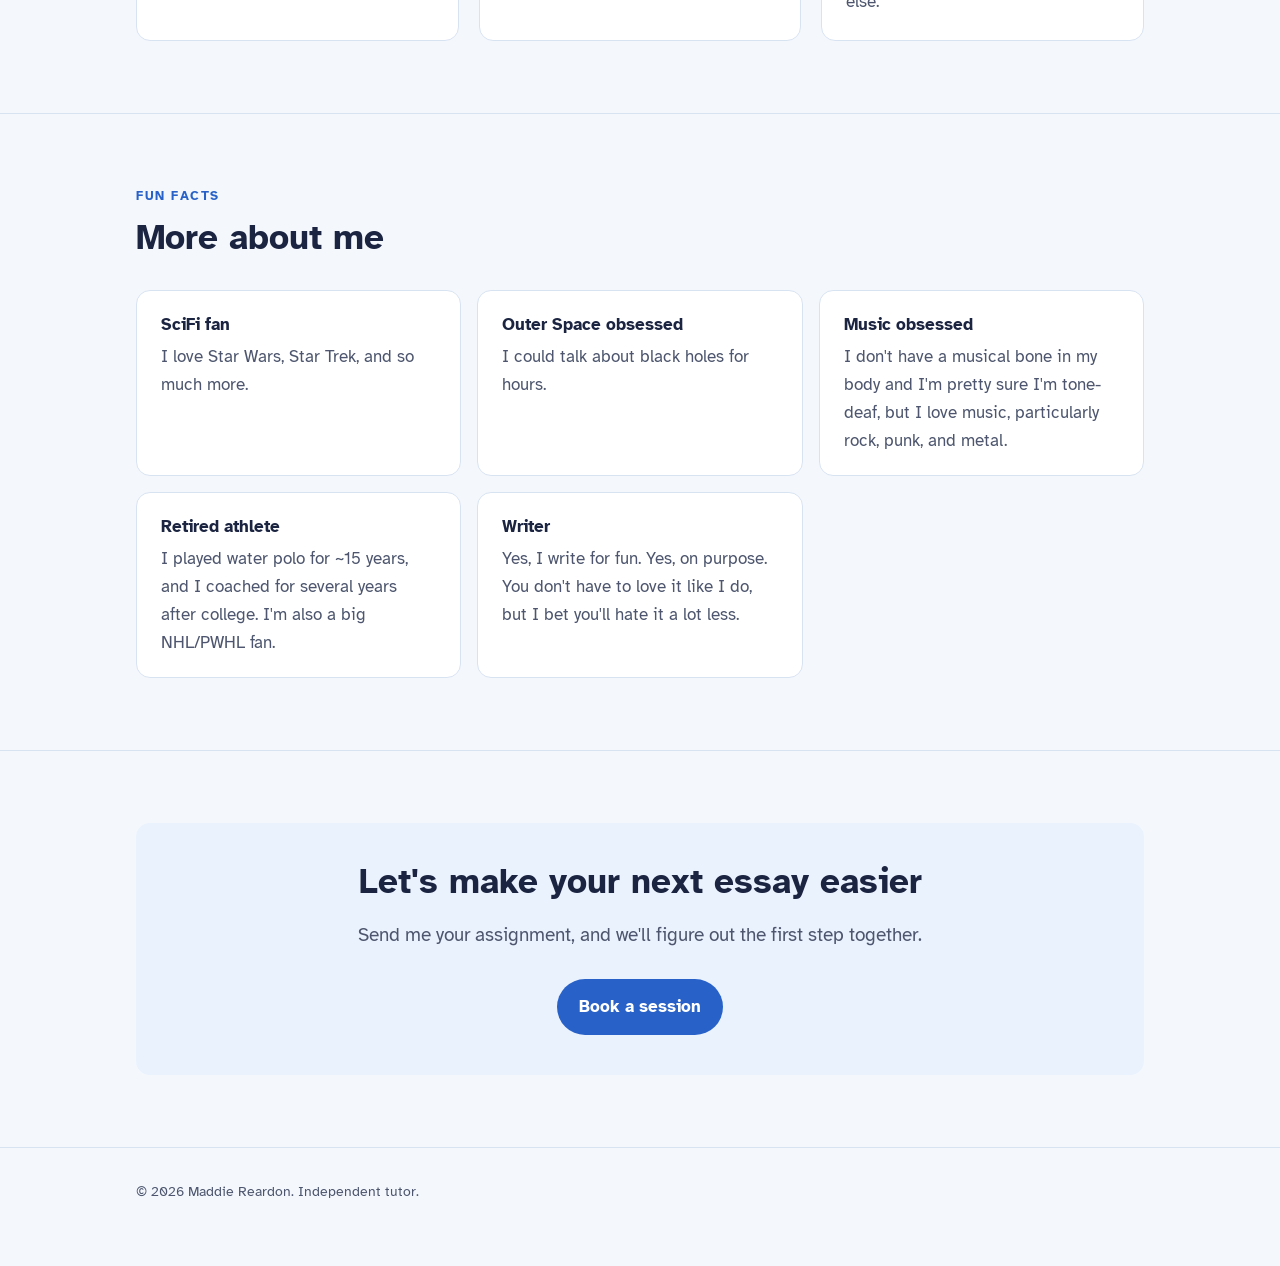
==== commit f0152567: "Update about.html" ====
--- a/about.html
+++ b/about.html
@@ -89,9 +89,9 @@
         <p class="eyebrow">Fun facts</p>
         <h2>More about me</h2>
         <ul class="facts">
-          <li><strong>Star Wars fan</strong><span>I have opinions about every trilogy, and I'm happy to share them if you ask.</span></li>
-          <li><strong>Avatar: The Last Airbender and The Legend of Korra</strong><span>Like waterbending, good writing is all about flow. Unlike waterbending, you can learn it in one semester.</span></li>
+          <li><strong>SciFi fan</strong><span>I love Star Wars, Star Trek, and so much more.</span></li>
           <li><strong>Outer Space obsessed</strong><span>I could talk about black holes for hours.</span></li>
+          <li><strong>Music obsessed</strong><span>I don't have a musical bone in my body and I'm pretty sure I'm tone-deaf, but I love music, particularly rock, punk, and metal.</span></li>
           <li><strong>Retired athlete</strong><span>I played water polo for ~15 years, and I coached for several years after college. I'm also a big NHL/PWHL fan.</span></li>
           <li><strong>Writer</strong><span>Yes, I write for fun. Yes, on purpose. You don't have to love it like I do, but I bet you'll hate it a lot less.</span></li>
         </ul>
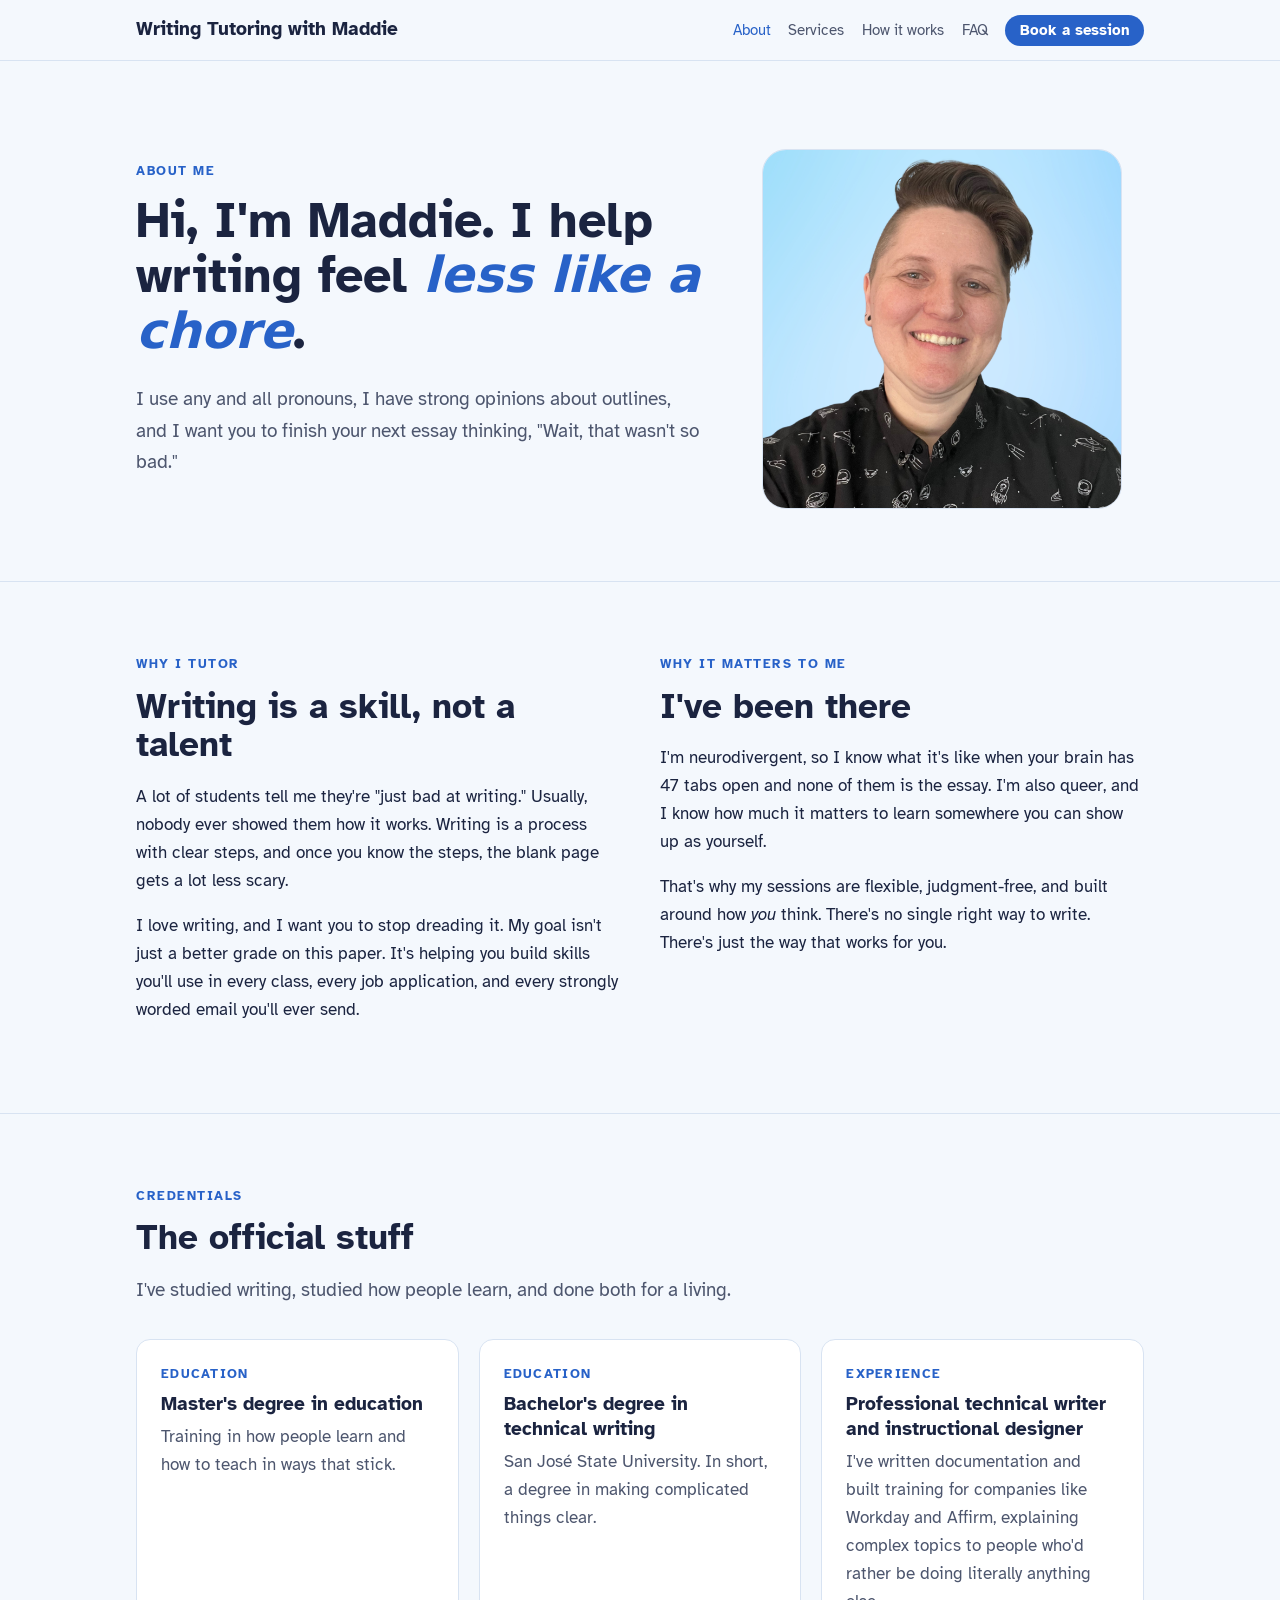
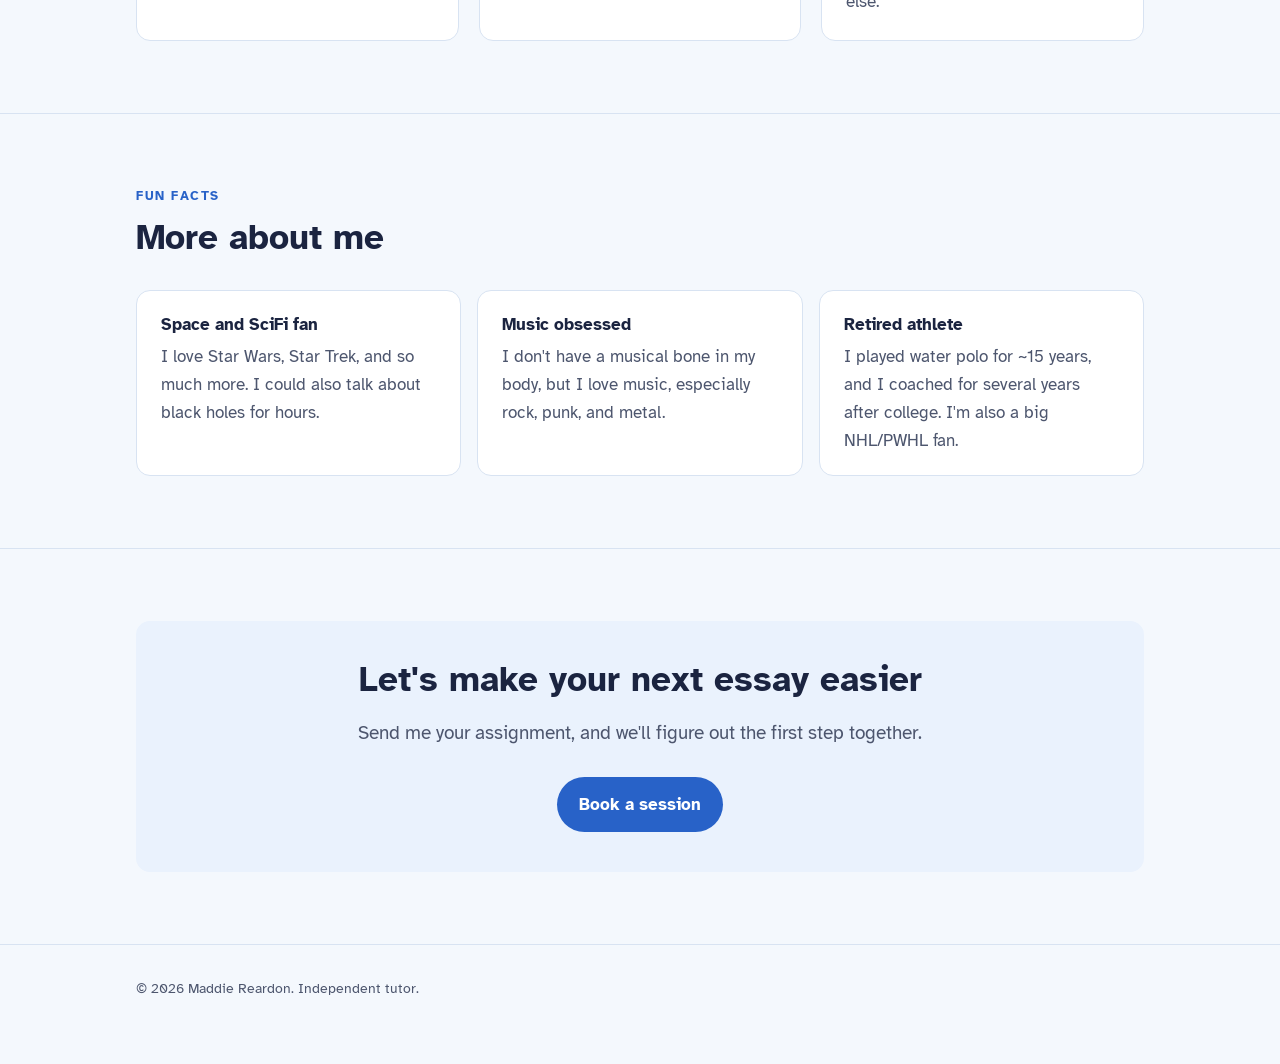
==== commit 97eb4af4: "Update about.html" ====
--- a/about.html
+++ b/about.html
@@ -89,11 +89,9 @@
         <p class="eyebrow">Fun facts</p>
         <h2>More about me</h2>
         <ul class="facts">
-          <li><strong>SciFi fan</strong><span>I love Star Wars, Star Trek, and so much more.</span></li>
-          <li><strong>Outer Space obsessed</strong><span>I could talk about black holes for hours.</span></li>
-          <li><strong>Music obsessed</strong><span>I don't have a musical bone in my body and I'm pretty sure I'm tone-deaf, but I love music, particularly rock, punk, and metal.</span></li>
+          <li><strong>Space and SciFi fan</strong><span>I love Star Wars, Star Trek, and so much more. I could also talk about black holes for hours.</span></li>
+          <li><strong>Music obsessed</strong><span>I don't have a musical bone in my body, but I love music, especially rock, punk, and metal.</span></li>
           <li><strong>Retired athlete</strong><span>I played water polo for ~15 years, and I coached for several years after college. I'm also a big NHL/PWHL fan.</span></li>
-          <li><strong>Writer</strong><span>Yes, I write for fun. Yes, on purpose. You don't have to love it like I do, but I bet you'll hate it a lot less.</span></li>
         </ul>
       </div>
     </section>
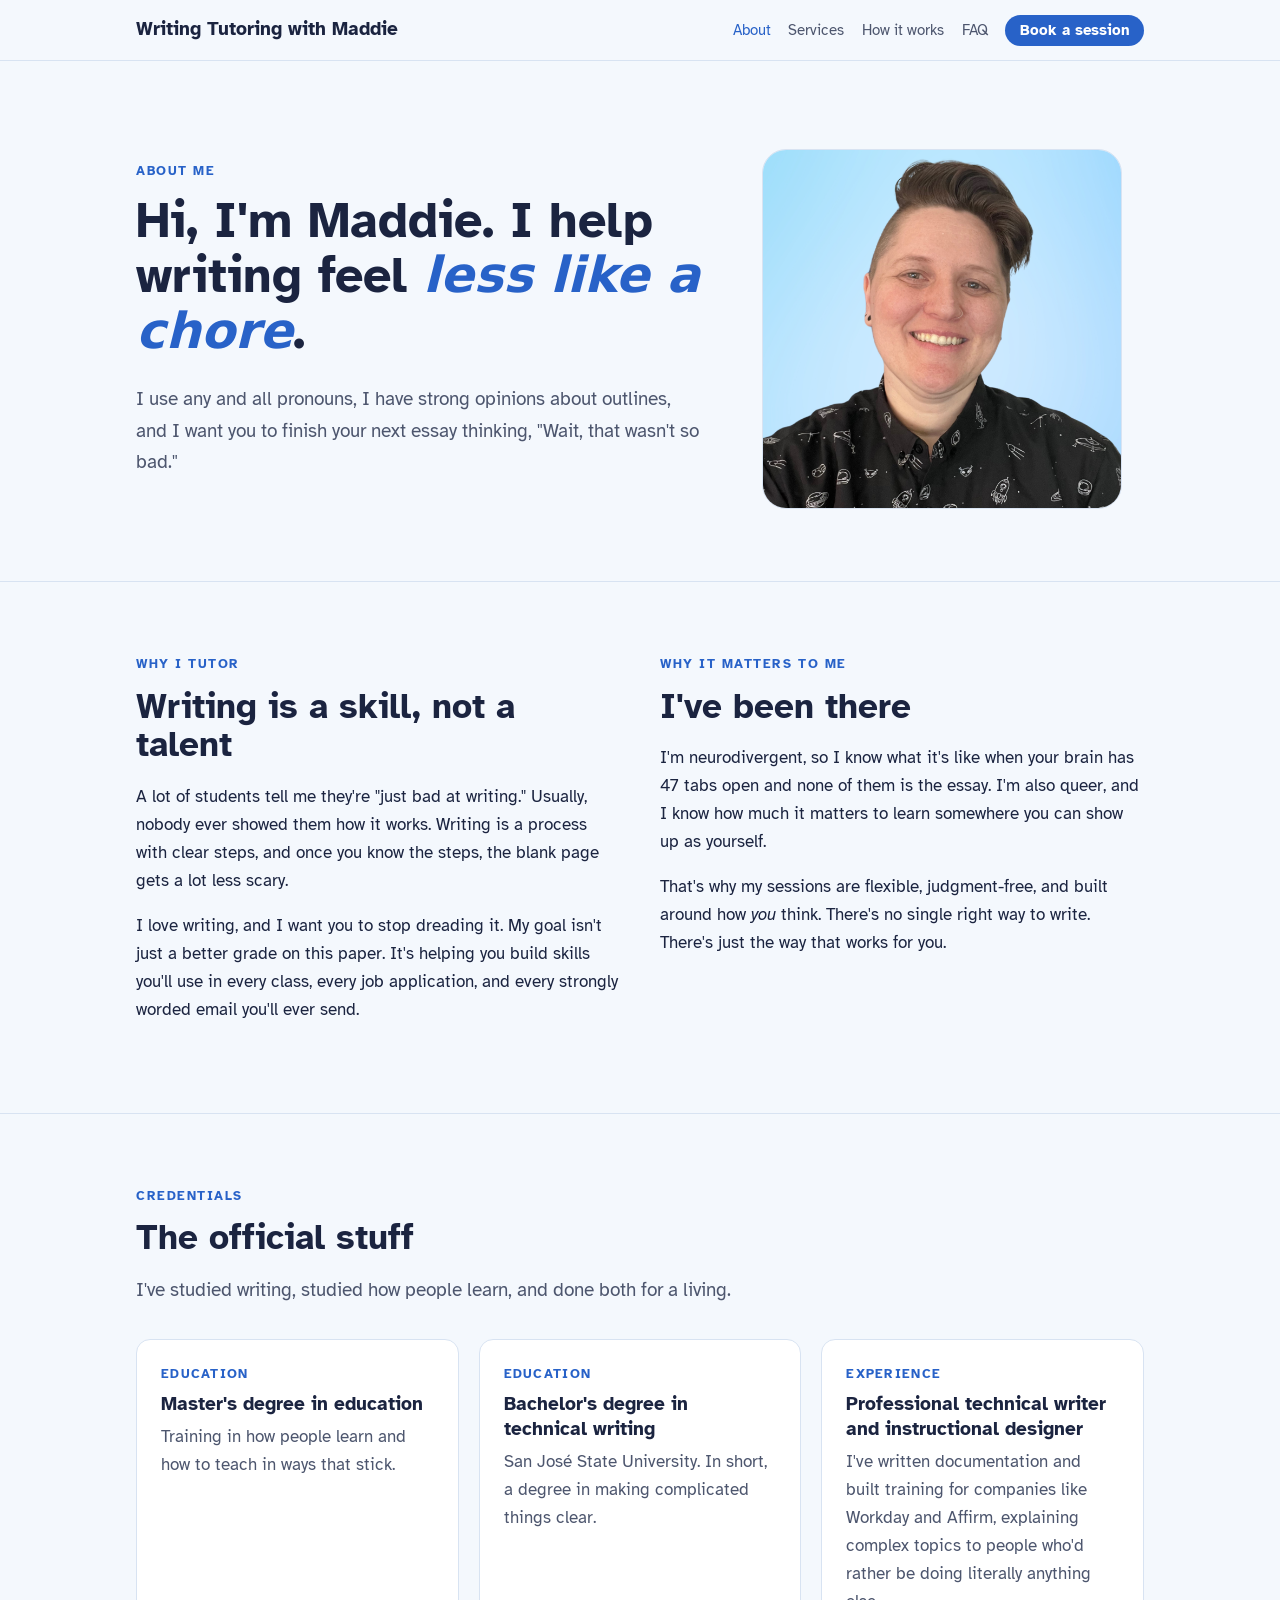
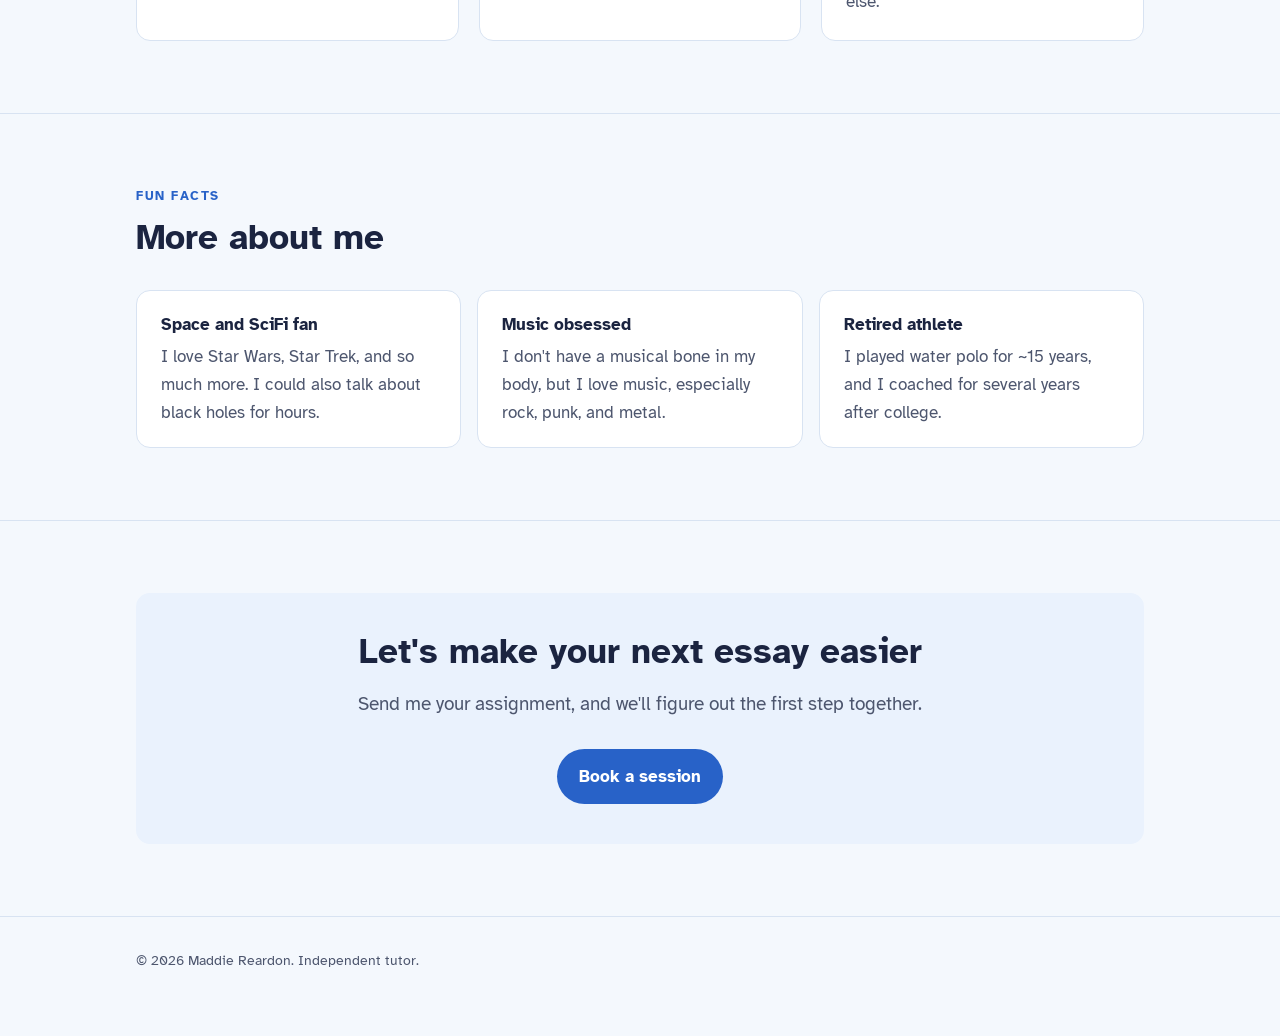
==== commit 7c0cb355: "Update retired athlete description in about.html Removed mention of being a big NHL/PWHL fan from th" ====
--- a/about.html
+++ b/about.html
@@ -91,7 +91,7 @@
         <ul class="facts">
           <li><strong>Space and SciFi fan</strong><span>I love Star Wars, Star Trek, and so much more. I could also talk about black holes for hours.</span></li>
           <li><strong>Music obsessed</strong><span>I don't have a musical bone in my body, but I love music, especially rock, punk, and metal.</span></li>
-          <li><strong>Retired athlete</strong><span>I played water polo for ~15 years, and I coached for several years after college. I'm also a big NHL/PWHL fan.</span></li>
+          <li><strong>Retired athlete</strong><span>I played water polo for ~15 years, and I coached for several years after college.</span></li>
         </ul>
       </div>
     </section>
